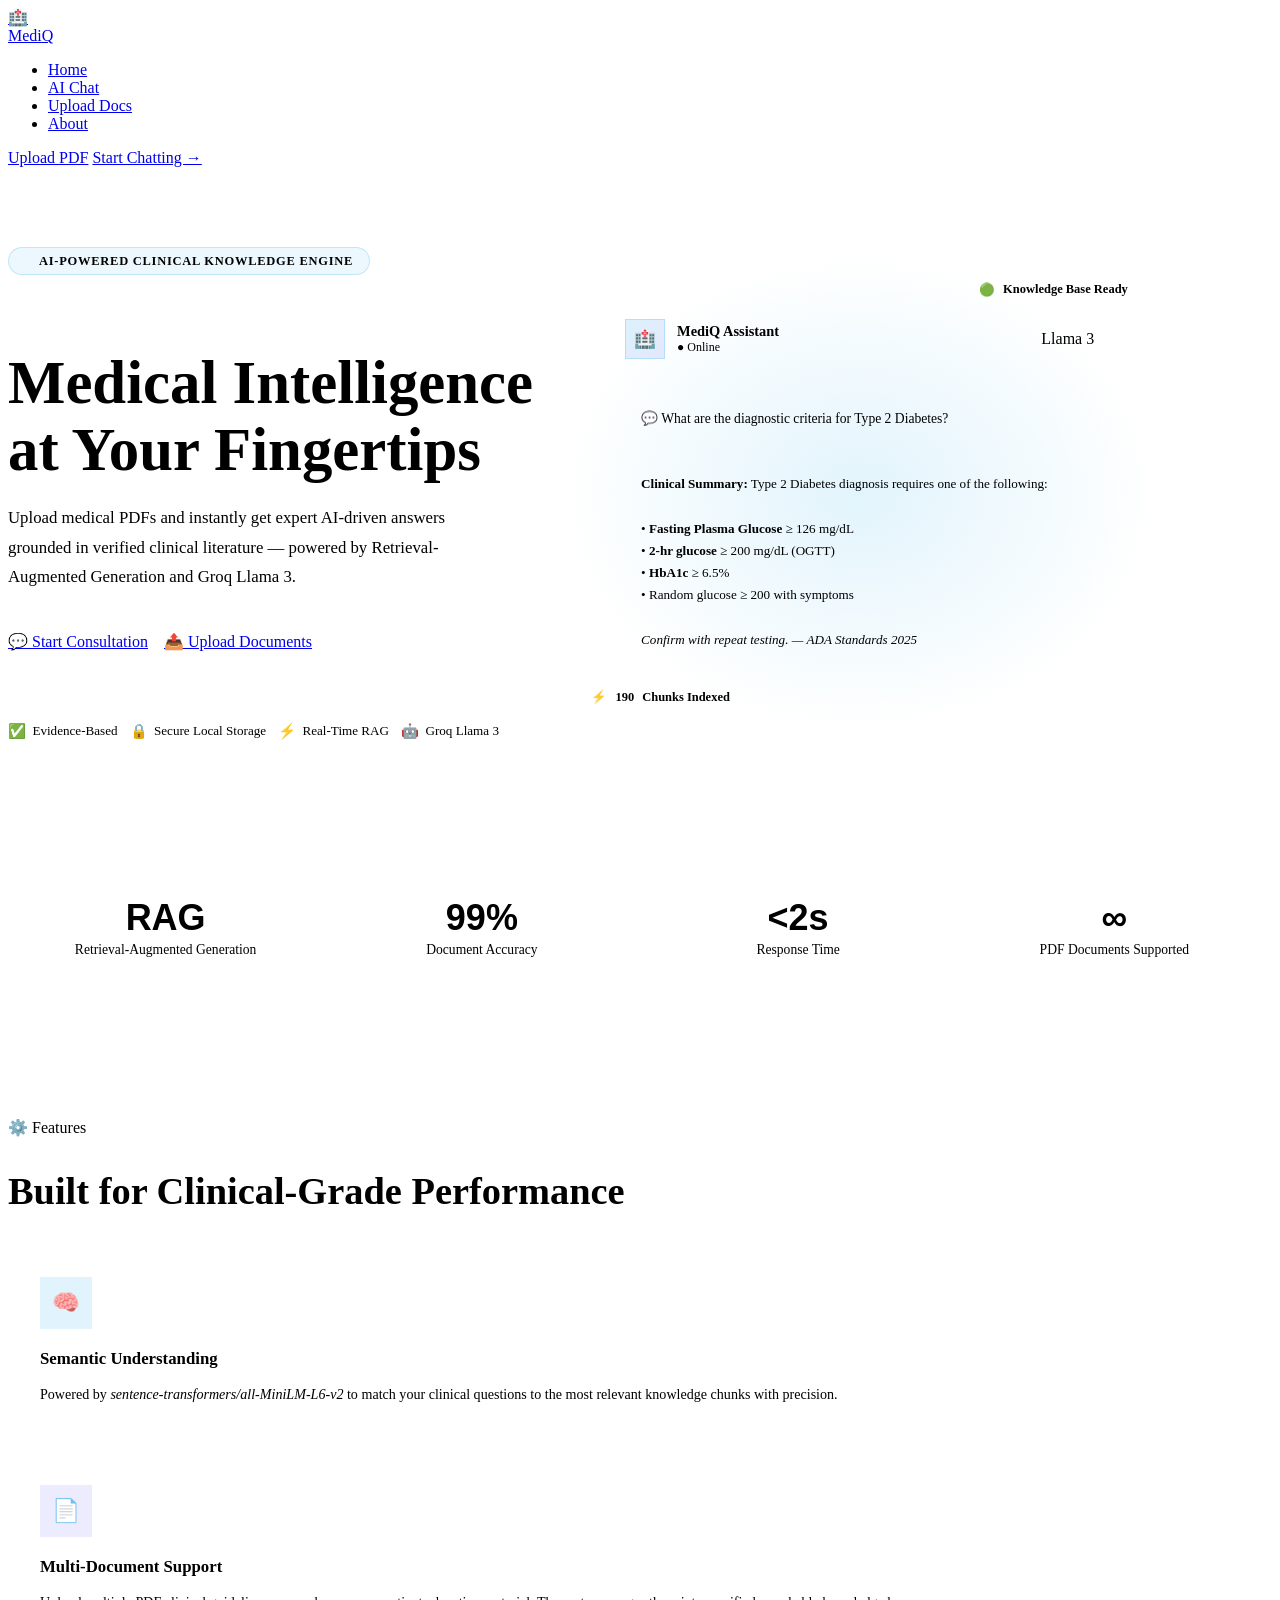
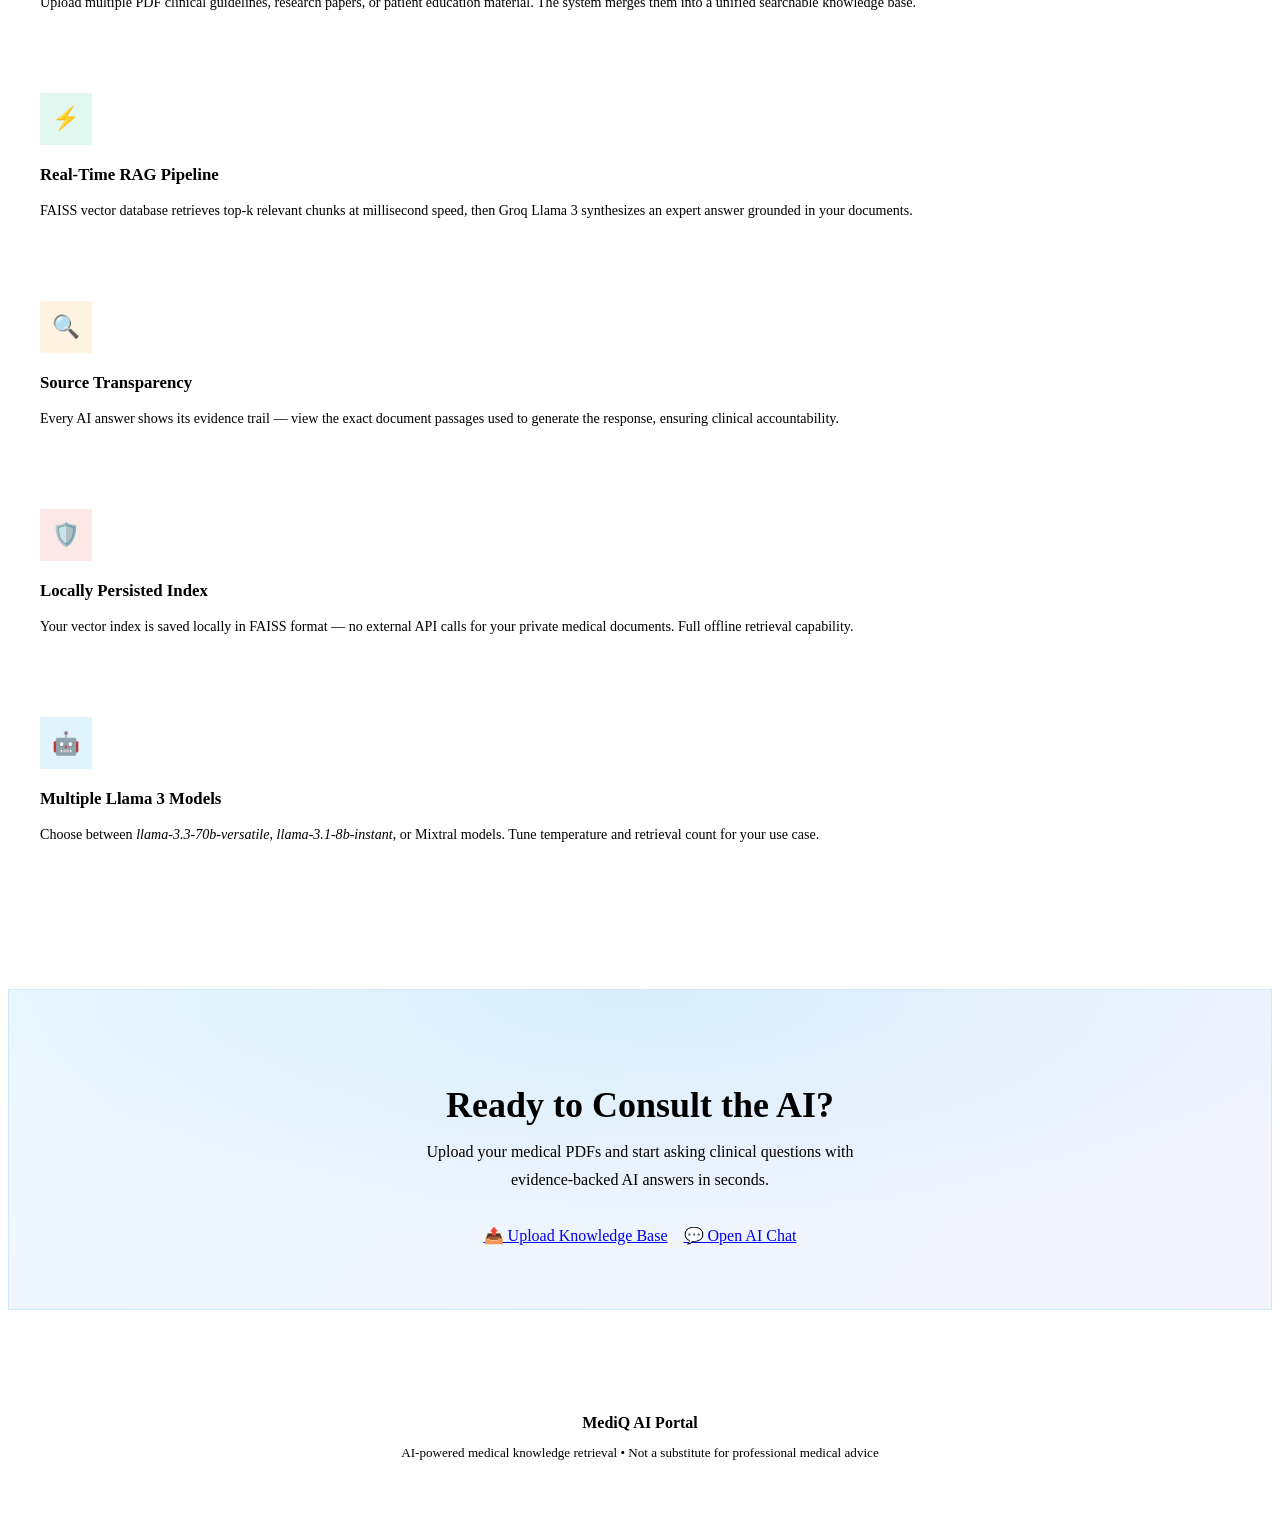
==== frontend/pages/index.html @ 50db6271 "Initial commit" ====
<!DOCTYPE html>
<html lang="en">
<head>
  <meta charset="UTF-8" />
  <meta name="viewport" content="width=device-width, initial-scale=1.0" />
  <title>MediQ AI Portal — Professional Medical Knowledge Assistant</title>
  <meta name="description" content="AI-powered medical knowledge retrieval system. Ask clinical questions, upload medical documents, and get evidence-based answers instantly." />
  <link rel="stylesheet" href="/static/css/global.css" />
  <style>
    /* ─── Hero ─── */
    .hero {
      min-height: calc(100vh - var(--nav-h));
      display: flex;
      align-items: center;
      padding: 5rem 0 4rem;
    }

    .hero-grid {
      display: grid;
      grid-template-columns: 1fr 1fr;
      gap: 4rem;
      align-items: center;
    }

    .hero-eyebrow {
      display: inline-flex;
      align-items: center;
      gap: 0.5rem;
      padding: 0.35rem 1rem;
      background: rgba(14,165,233,0.08);
      border: 1px solid rgba(14,165,233,0.2);
      border-radius: 100px;
      font-size: 0.78rem;
      font-weight: 600;
      color: var(--primary);
      letter-spacing: 0.06em;
      text-transform: uppercase;
      margin-bottom: 1.5rem;
    }

    .hero-eyebrow .dot {
      width: 6px; height: 6px;
      border-radius: 50%;
      background: var(--primary);
      animation: pulse-green 2s infinite;
    }

    .hero h1 {
      font-size: clamp(2.4rem, 5vw, 3.8rem);
      line-height: 1.1;
      margin-bottom: 1.25rem;
    }

    .hero-desc {
      color: var(--text-secondary);
      font-size: 1.05rem;
      line-height: 1.75;
      margin-bottom: 2.5rem;
      max-width: 480px;
    }

    .hero-actions {
      display: flex;
      align-items: center;
      gap: 1rem;
      flex-wrap: wrap;
    }

    .hero-trust {
      display: flex;
      align-items: center;
      gap: 0.75rem;
      margin-top: 2.5rem;
      padding-top: 2rem;
      border-top: 1px solid var(--border);
      flex-wrap: wrap;
    }

    .trust-item {
      display: flex;
      align-items: center;
      gap: 0.4rem;
      font-size: 0.82rem;
      color: var(--text-secondary);
    }
    .trust-item span { color: var(--accent); font-size: 0.9rem; }

    /* ─── Hero Visual ─── */
    .hero-visual {
      position: relative;
    }

    .hero-visual::before {
      content: '';
      position: absolute;
      inset: -40px;
      background: radial-gradient(ellipse, rgba(14,165,233,0.12), transparent 70%);
      pointer-events: none;
    }

    .hero-card {
      background: var(--bg-card);
      border: 1px solid var(--border);
      border-radius: var(--radius-xl);
      padding: 1.75rem;
      box-shadow: var(--shadow-card);
      position: relative;
    }

    .hero-card-header {
      display: flex;
      align-items: center;
      gap: 0.75rem;
      margin-bottom: 1.25rem;
      padding-bottom: 1rem;
      border-bottom: 1px solid var(--border);
    }

    .hero-card-icon {
      width: 38px; height: 38px;
      background: linear-gradient(135deg, rgba(14,165,233,0.15), rgba(99,102,241,0.15));
      border: 1px solid rgba(14,165,233,0.2);
      border-radius: var(--radius-sm);
      display: flex;
      align-items: center;
      justify-content: center;
      font-size: 1.1rem;
    }

    .mock-query {
      background: var(--bg-input);
      border: 1px solid var(--border-active);
      border-radius: var(--radius-sm);
      padding: 0.9rem 1rem;
      font-size: 0.85rem;
      color: var(--text-secondary);
      margin-bottom: 1rem;
    }

    .mock-answer {
      background: var(--bg-surface);
      border-radius: var(--radius-sm);
      padding: 1rem;
      font-size: 0.82rem;
      color: var(--text-secondary);
      line-height: 1.7;
      border-left: 3px solid var(--accent);
    }

    .mock-answer strong { color: var(--text-primary); }

    .float-badge {
      position: absolute;
      background: var(--bg-card);
      border: 1px solid var(--border);
      border-radius: var(--radius-md);
      padding: 0.65rem 0.9rem;
      display: flex;
      align-items: center;
      gap: 0.5rem;
      font-size: 0.78rem;
      font-weight: 600;
      box-shadow: var(--shadow-card);
      animation: float 3s ease-in-out infinite;
    }
    @keyframes float {
      0%, 100% { transform: translateY(0); }
      50% { transform: translateY(-8px); }
    }

    .float-badge.top-right { top: -20px; right: -20px; animation-delay: 0.5s; }
    .float-badge.bottom-left { bottom: -20px; left: -20px; }

    /* ─── Stats Bar ─── */
    .stats-bar {
      display: grid;
      grid-template-columns: repeat(4, 1fr);
      gap: 1px;
      background: var(--border);
      border: 1px solid var(--border);
      border-radius: var(--radius-lg);
      overflow: hidden;
      margin: 4rem 0;
    }

    .stat-block {
      background: var(--bg-surface);
      padding: 2rem 1.5rem;
      text-align: center;
    }

    .stat-num {
      font-family: 'Plus Jakarta Sans', sans-serif;
      font-size: 2.25rem;
      font-weight: 800;
      line-height: 1;
      margin-bottom: 0.4rem;
    }

    .stat-desc { font-size: 0.85rem; color: var(--text-secondary); }

    /* ─── Features ─── */
    .features-section { padding: 4rem 0; }

    .feature-card {
      background: var(--bg-card);
      border: 1px solid var(--border);
      border-radius: var(--radius-lg);
      padding: 2rem;
      transition: var(--transition);
      position: relative;
      overflow: hidden;
    }

    .feature-card::before {
      content: '';
      position: absolute;
      top: 0; left: 0; right: 0;
      height: 2px;
      background: linear-gradient(90deg, var(--primary), var(--secondary));
      opacity: 0;
      transition: var(--transition);
    }

    .feature-card:hover { border-color: rgba(14,165,233,0.25); transform: translateY(-3px); box-shadow: var(--shadow-glow); }
    .feature-card:hover::before { opacity: 1; }

    .feature-icon {
      width: 52px; height: 52px;
      border-radius: var(--radius-md);
      display: flex;
      align-items: center;
      justify-content: center;
      font-size: 1.4rem;
      margin-bottom: 1.25rem;
    }

    .feature-card h3 { font-size: 1.05rem; margin-bottom: 0.5rem; }
    .feature-card p { font-size: 0.88rem; color: var(--text-secondary); line-height: 1.7; }

    /* ─── CTA Section ─── */
    .cta-section {
      background: linear-gradient(135deg, rgba(14,165,233,0.08), rgba(99,102,241,0.08));
      border: 1px solid rgba(14,165,233,0.15);
      border-radius: var(--radius-xl);
      padding: 4rem 3rem;
      text-align: center;
      margin: 2rem 0 4rem;
      position: relative;
      overflow: hidden;
    }

    .cta-section::before {
      content: '';
      position: absolute;
      inset: 0;
      background: radial-gradient(ellipse 60% 80% at 50% 0%, rgba(14,165,233,0.1), transparent);
    }

    .cta-section > * { position: relative; z-index: 1; }
    .cta-section h2 { font-size: 2.25rem; margin-bottom: 0.75rem; }
    .cta-section p { color: var(--text-secondary); max-width: 480px; margin: 0 auto 2rem; line-height: 1.75; }
    .cta-actions { display: flex; gap: 1rem; justify-content: center; flex-wrap: wrap; }

    /* Footer */
    .footer {
      border-top: 1px solid var(--border);
      padding: 2.5rem 0;
      text-align: center;
    }
    .footer p { font-size: 0.82rem; color: var(--text-muted); }
    .footer .footer-logo { font-weight: 800; color: var(--primary); font-size: 1rem; margin-bottom: 0.5rem; }

    @media (max-width: 900px) {
      .hero-grid { grid-template-columns: 1fr; gap: 3rem; }
      .hero-visual { display: none; }
      .stats-bar { grid-template-columns: repeat(2, 1fr); }
    }
    @media (max-width: 600px) {
      .stats-bar { grid-template-columns: 1fr; }
    }
  </style>
</head>
<body>

<!-- ─── Navbar ─────────────────────────────────── -->
<nav class="navbar">
  <div class="nav-inner">
    <a href="/" class="nav-logo">
      <div class="logo-icon">🏥</div>
      Medi<span>Q</span>
    </a>
    <ul class="nav-links">
      <li><a href="/" class="active">Home</a></li>
      <li><a href="/chat">AI Chat</a></li>
      <li><a href="/upload">Upload Docs</a></li>
      <li><a href="/about">About</a></li>
    </ul>
    <div class="nav-cta">
      <a href="/upload" class="btn btn-outline btn-sm">Upload PDF</a>
      <a href="/chat" class="btn btn-primary btn-sm">Start Chatting →</a>
    </div>
  </div>
</nav>

<!-- ─── Page ───────────────────────────────────── -->
<div class="page-content">
<div class="page-container">

  <!-- HERO -->
  <section class="hero">
    <div class="hero-grid">
      <div class="hero-left">
        <div class="hero-eyebrow">
          <div class="dot"></div>
          AI-Powered Clinical Knowledge Engine
        </div>
        <h1>
          Medical <span class="grad-text">Intelligence</span><br>
          at Your Fingertips
        </h1>
        <p class="hero-desc">
          Upload medical PDFs and instantly get expert AI-driven answers grounded in verified clinical literature — powered by Retrieval-Augmented Generation and Groq Llama 3.
        </p>
        <div class="hero-actions">
          <a href="/chat" class="btn btn-primary btn-lg">
            💬 Start Consultation
          </a>
          <a href="/upload" class="btn btn-outline btn-lg">
            📤 Upload Documents
          </a>
        </div>
        <div class="hero-trust">
          <div class="trust-item"><span>✅</span> Evidence-Based</div>
          <div class="trust-item"><span>🔒</span> Secure Local Storage</div>
          <div class="trust-item"><span>⚡</span> Real-Time RAG</div>
          <div class="trust-item"><span>🤖</span> Groq Llama 3</div>
        </div>
      </div>

      <div class="hero-visual">
        <div class="float-badge top-right">
          <span>🟢</span> Knowledge Base Ready
        </div>
        <div class="float-badge bottom-left">
          <span>⚡</span> <span id="stat-chunks">190</span> Chunks Indexed
        </div>

        <div class="hero-card">
          <div class="hero-card-header">
            <div class="hero-card-icon">🏥</div>
            <div>
              <div style="font-size:0.9rem;font-weight:700;">MediQ Assistant</div>
              <div style="font-size:0.75rem;color:var(--accent);">● Online</div>
            </div>
            <div style="margin-left:auto">
              <span class="badge badge-success">Llama 3</span>
            </div>
          </div>

          <div class="mock-query">
            💬 What are the diagnostic criteria for Type 2 Diabetes?
          </div>

          <div class="mock-answer">
            <strong>Clinical Summary:</strong> Type 2 Diabetes diagnosis requires one of the following:<br><br>
            • <strong>Fasting Plasma Glucose</strong> ≥ 126 mg/dL<br>
            • <strong>2-hr glucose</strong> ≥ 200 mg/dL (OGTT)<br>
            • <strong>HbA1c</strong> ≥ 6.5%<br>
            • Random glucose ≥ 200 with symptoms<br><br>
            <em>Confirm with repeat testing. — ADA Standards 2025</em>
          </div>
        </div>
      </div>
    </div>
  </section>

  <!-- STATS BAR -->
  <div class="stats-bar">
    <div class="stat-block">
      <div class="stat-num grad-text">RAG</div>
      <div class="stat-desc">Retrieval-Augmented Generation</div>
    </div>
    <div class="stat-block">
      <div class="stat-num grad-text">99%</div>
      <div class="stat-desc">Document Accuracy</div>
    </div>
    <div class="stat-block">
      <div class="stat-num grad-text">&lt;2s</div>
      <div class="stat-desc">Response Time</div>
    </div>
    <div class="stat-block">
      <div class="stat-num grad-text">∞</div>
      <div class="stat-desc">PDF Documents Supported</div>
    </div>
  </div>

  <!-- FEATURES -->
  <section class="features-section">
    <div class="text-center mb-3">
      <div class="section-label">⚙️ Features</div>
      <h2 class="section-title" style="font-size:clamp(1.75rem,3vw,2.5rem)">
        Built for Clinical-Grade Performance
      </h2>
    </div>
    <div class="grid-3">
      <div class="feature-card">
        <div class="feature-icon" style="background:rgba(14,165,233,0.12);color:var(--primary)">🧠</div>
        <h3>Semantic Understanding</h3>
        <p>Powered by <em>sentence-transformers/all-MiniLM-L6-v2</em> to match your clinical questions to the most relevant knowledge chunks with precision.</p>
      </div>
      <div class="feature-card">
        <div class="feature-icon" style="background:rgba(99,102,241,0.12);color:var(--secondary)">📄</div>
        <h3>Multi-Document Support</h3>
        <p>Upload multiple PDF clinical guidelines, research papers, or patient education material. The system merges them into a unified searchable knowledge base.</p>
      </div>
      <div class="feature-card">
        <div class="feature-icon" style="background:rgba(16,185,129,0.12);color:var(--accent)">⚡</div>
        <h3>Real-Time RAG Pipeline</h3>
        <p>FAISS vector database retrieves top-k relevant chunks at millisecond speed, then Groq Llama 3 synthesizes an expert answer grounded in your documents.</p>
      </div>
      <div class="feature-card">
        <div class="feature-icon" style="background:rgba(245,158,11,0.12);color:var(--warning)">🔍</div>
        <h3>Source Transparency</h3>
        <p>Every AI answer shows its evidence trail — view the exact document passages used to generate the response, ensuring clinical accountability.</p>
      </div>
      <div class="feature-card">
        <div class="feature-icon" style="background:rgba(239,68,68,0.12);color:var(--danger)">🛡️</div>
        <h3>Locally Persisted Index</h3>
        <p>Your vector index is saved locally in FAISS format — no external API calls for your private medical documents. Full offline retrieval capability.</p>
      </div>
      <div class="feature-card">
        <div class="feature-icon" style="background:rgba(14,165,233,0.12);color:var(--primary)">🤖</div>
        <h3>Multiple Llama 3 Models</h3>
        <p>Choose between <em>llama-3.3-70b-versatile</em>, <em>llama-3.1-8b-instant</em>, or Mixtral models. Tune temperature and retrieval count for your use case.</p>
      </div>
    </div>
  </section>

  <!-- CTA -->
  <section class="cta-section">
    <h2>Ready to Consult the AI?</h2>
    <p>Upload your medical PDFs and start asking clinical questions with evidence-backed AI answers in seconds.</p>
    <div class="cta-actions">
      <a href="/upload" class="btn btn-primary btn-lg">📤 Upload Knowledge Base</a>
      <a href="/chat" class="btn btn-outline btn-lg">💬 Open AI Chat</a>
    </div>
  </section>

</div>
</div>

<!-- FOOTER -->
<footer class="footer">
  <div class="page-container">
    <div class="footer-logo">MediQ AI Portal</div>
    <p>AI-powered medical knowledge retrieval • Not a substitute for professional medical advice</p>
  </div>
</footer>

<div id="toast-container"></div>
<script src="/static/js/utils.js"></script>
<script>
  // Fetch real chunk count if KB is ready
  apiFetch("/api/vectorstore/status").then(d => {
    if (d.ready) {
      // we don't have direct chunk count but can show doc count
      const el = document.getElementById("stat-chunks");
      if (el && d.document_count > 0) el.textContent = d.document_count + " Docs";
    }
  }).catch(() => {});
</script>
</body>
</html>
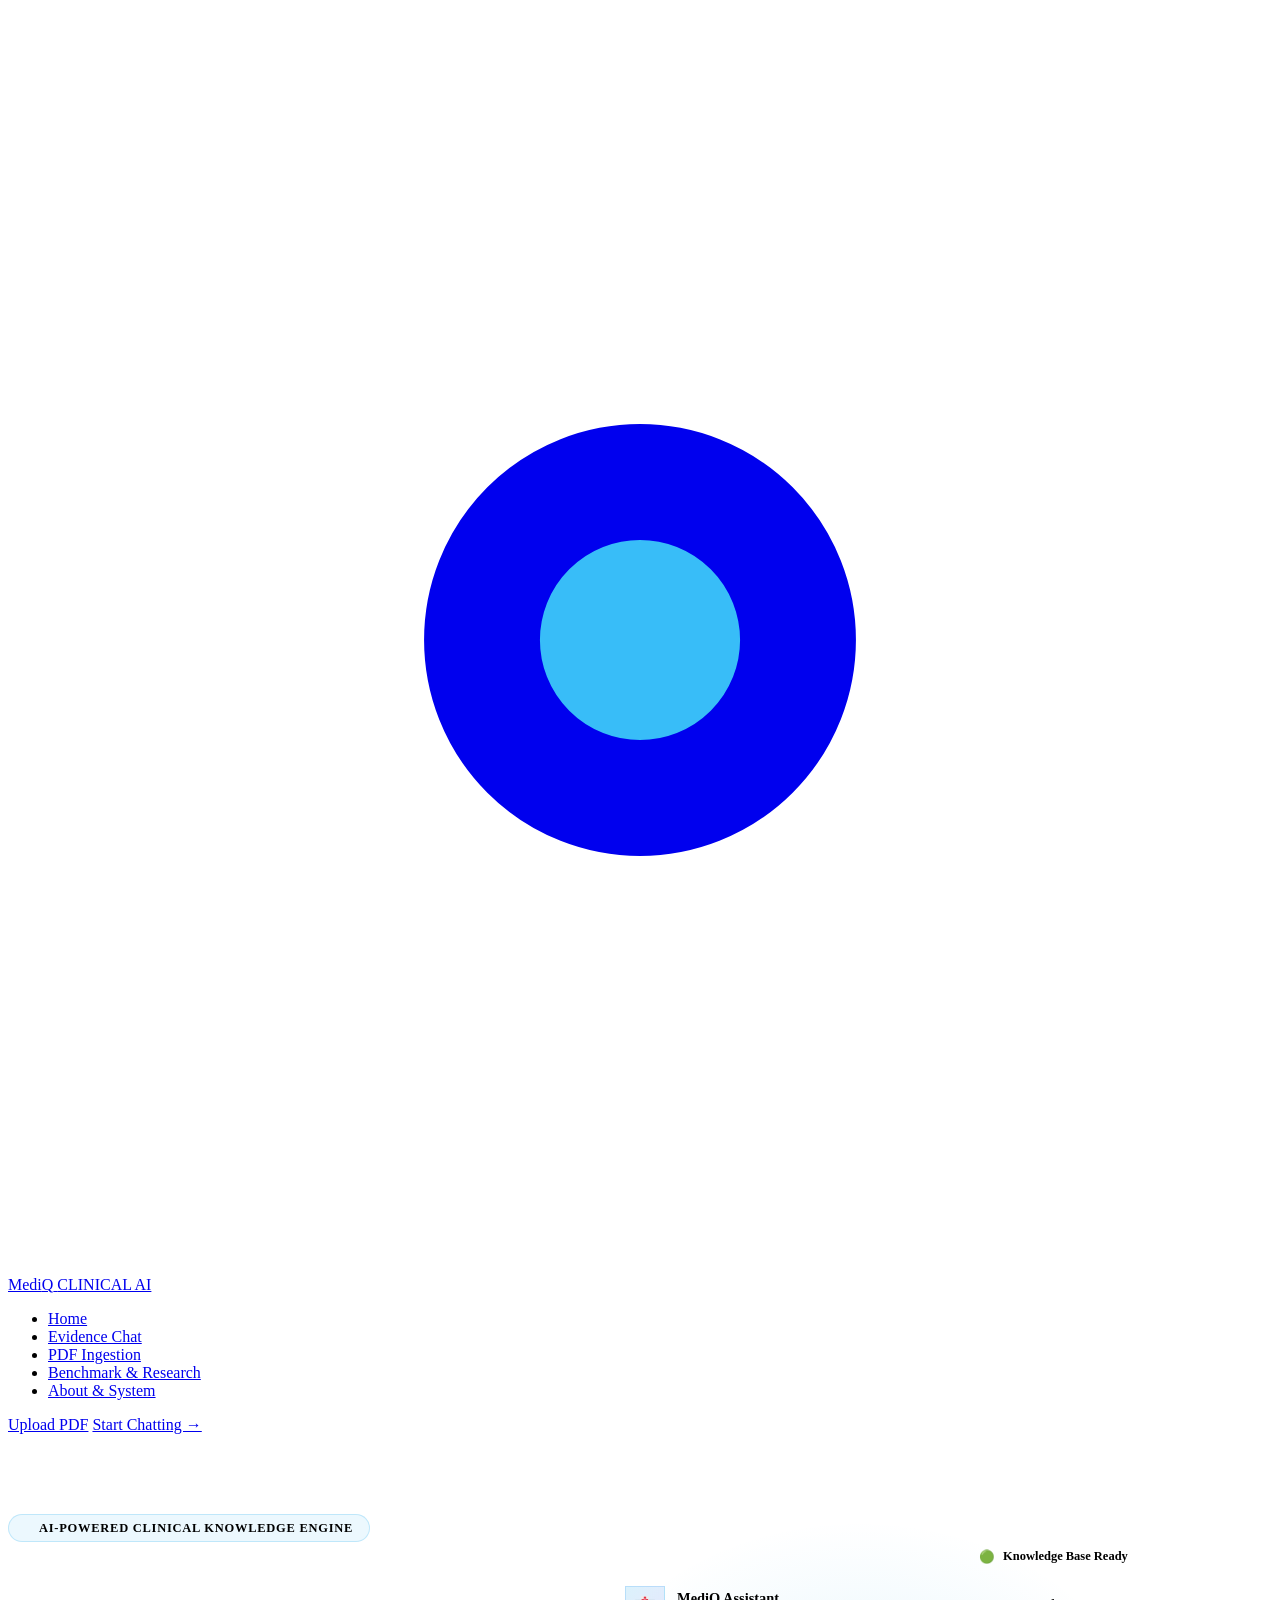
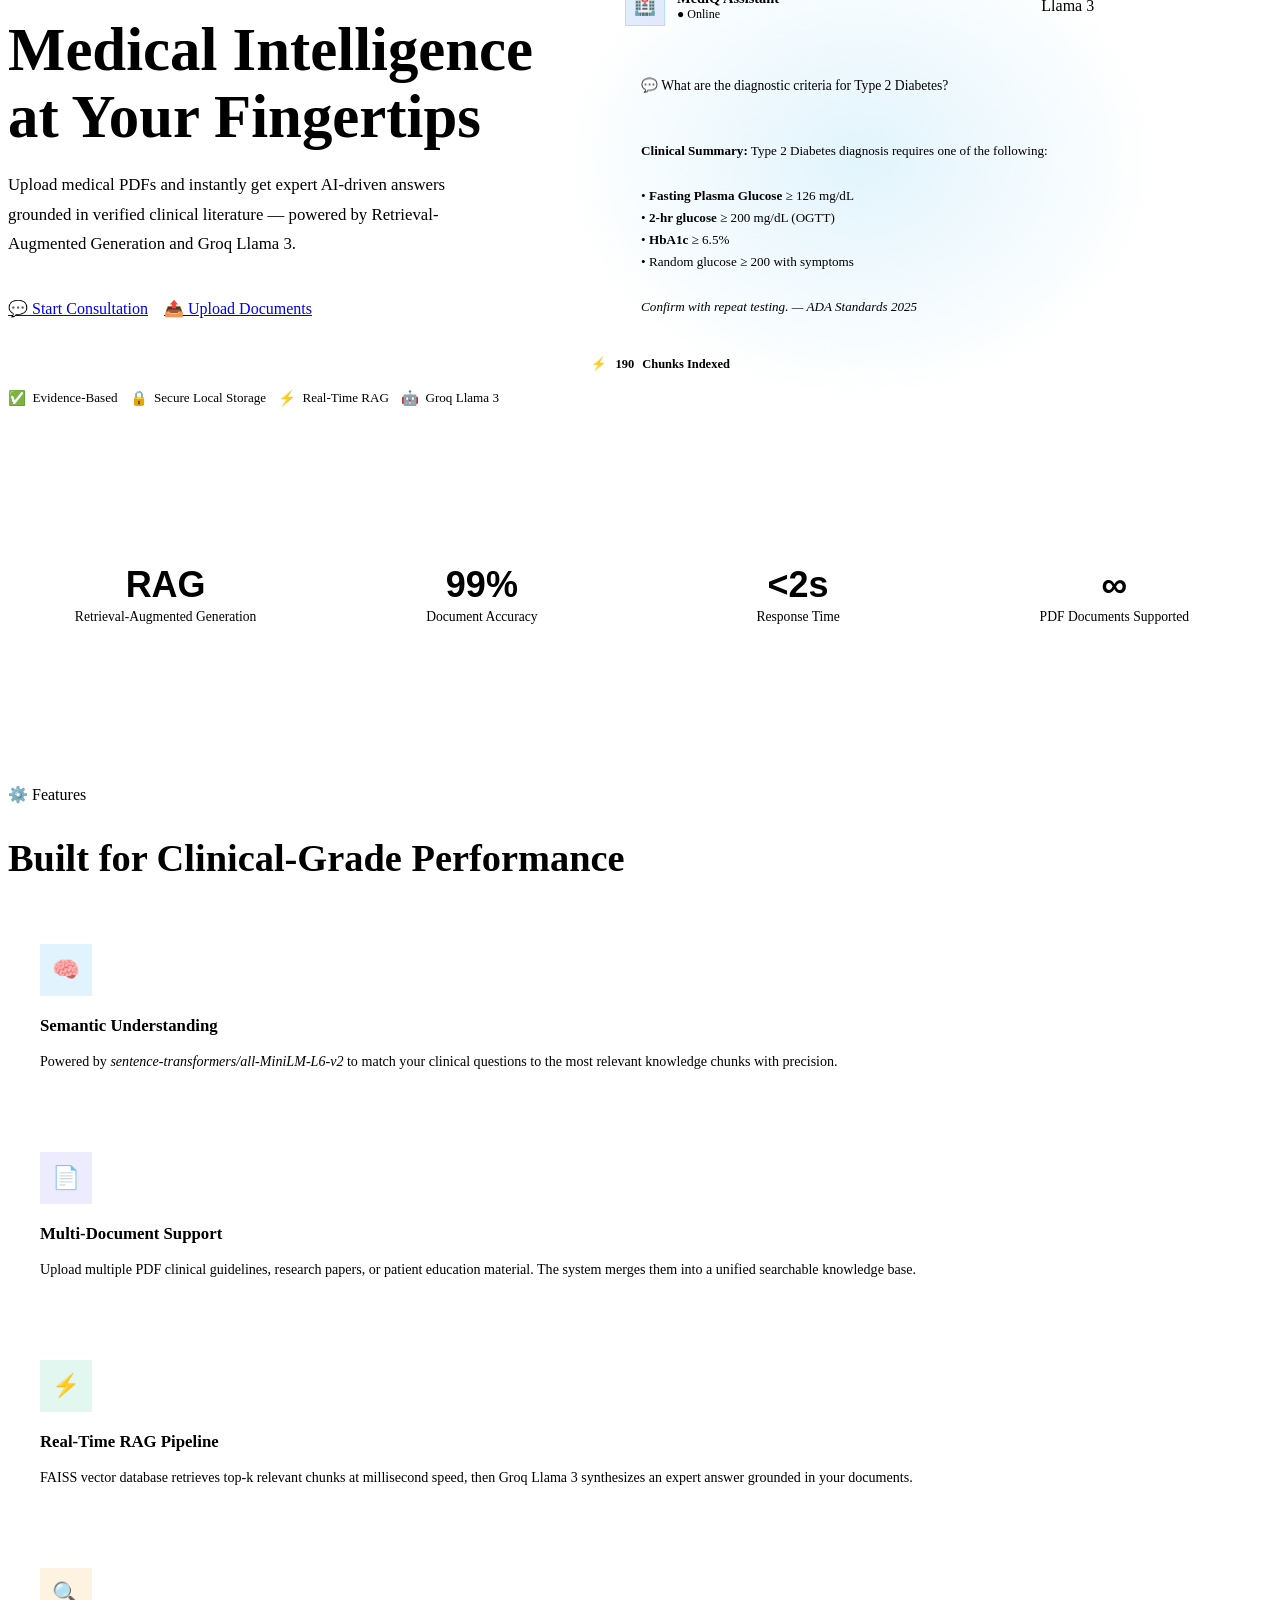
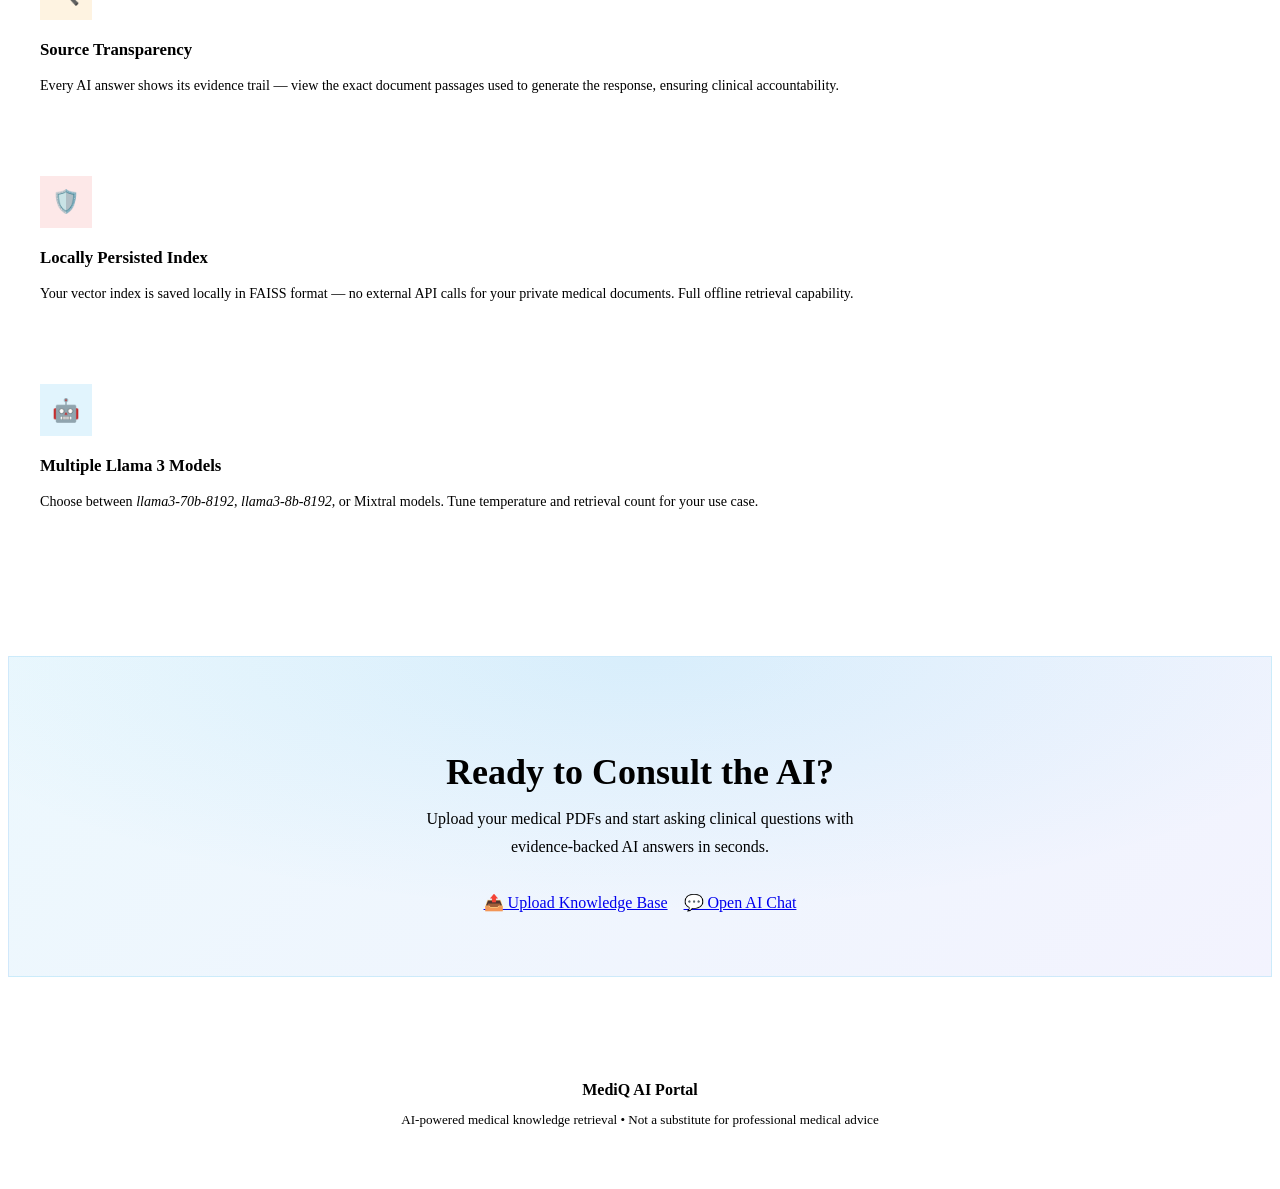
==== commit 6ea01d42: "feat: upgrade MediQ with verified citations and research evaluation" ====
--- a/frontend/pages/index.html
+++ b/frontend/pages/index.html
@@ -286,15 +286,24 @@
 <!-- ─── Navbar ─────────────────────────────────── -->
 <nav class="navbar">
   <div class="nav-inner">
-    <a href="/" class="nav-logo">
-      <div class="logo-icon">🏥</div>
-      Medi<span>Q</span>
+        <a href="/" class="nav-logo">
+      <div class="logo-mark">
+        <svg viewBox="0 0 24 24" fill="none" stroke="currentColor" stroke-width="2.2" stroke-linecap="round" stroke-linejoin="round">
+          <path d="M12 4v16M4 12h16" stroke="#ffffff" stroke-width="2.6"/>
+          <circle cx="12" cy="12" r="3" fill="#38bdf8"/>
+        </svg>
+      </div>
+      <div class="logo-title">
+        Medi<span class="q-accent">Q</span>
+        <span class="logo-pill">CLINICAL AI</span>
+      </div>
     </a>
     <ul class="nav-links">
       <li><a href="/" class="active">Home</a></li>
-      <li><a href="/chat">AI Chat</a></li>
-      <li><a href="/upload">Upload Docs</a></li>
-      <li><a href="/about">About</a></li>
+      <li><a href="/chat">Evidence Chat</a></li>
+      <li><a href="/upload">PDF Ingestion</a></li>
+      <li><a href="/research">Benchmark & Research</a></li>
+      <li><a href="/about">About & System</a></li>
     </ul>
     <div class="nav-cta">
       <a href="/upload" class="btn btn-outline btn-sm">Upload PDF</a>
@@ -432,7 +441,7 @@
       <div class="feature-card">
         <div class="feature-icon" style="background:rgba(14,165,233,0.12);color:var(--primary)">🤖</div>
         <h3>Multiple Llama 3 Models</h3>
-        <p>Choose between <em>llama-3.3-70b-versatile</em>, <em>llama-3.1-8b-instant</em>, or Mixtral models. Tune temperature and retrieval count for your use case.</p>
+        <p>Choose between <em>llama3-70b-8192</em>, <em>llama3-8b-8192</em>, or Mixtral models. Tune temperature and retrieval count for your use case.</p>
       </div>
     </div>
   </section>
